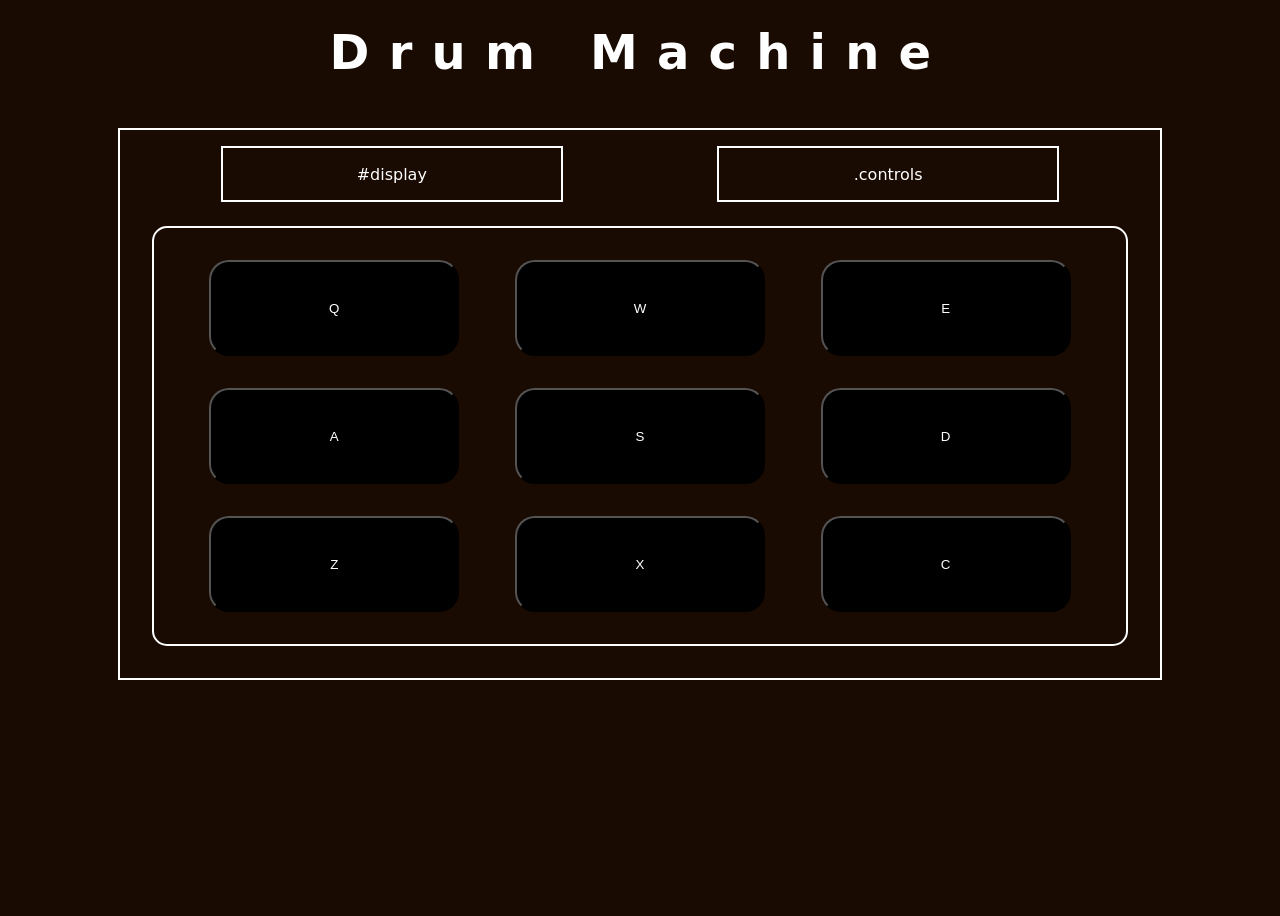
==== 17. Build a Drum Machine (Cert Project)/index.html @ 9d9c695e "html & css - initial skeleton and styling" ====
<!DOCTYPE html>
<html lang="en">
<head>
    <meta charset="UTF-8">
    <meta name="viewport" content="width=device-width, initial-scale=1.0">
    <title>Drum Machine</title>
    <link rel="stylesheet" href="styles.css"> 
</head>
<body>
    <div id="drum-machine">
        <h1>Drum Machine</h1>
        <div class="panel"> <!--MAIN DRUM BOARD-->
            <div class="top-row">
                <p id="display">#display</p> <!--WHERE THE NAME OF THE SOUND CLICKED APPEARS-->
                <div class="controls"> .controls</div><!-- THIS IS WHERE THE CONTROLS WILL GO AT THE END -->
            </div>
            <div id="pad-bank"> <!--ALL THE BUTTONS FOR THE DRUM SOUNDS-->
                <button class="drum-pad" id="Heater-1">Q
                    <audio class="clip" src="https://cdn.freecodecamp.org/curriculum/drum/Heater-1.mp3" id="Q"></audio>
                </button>
                <button class="drum-pad" id="Heater-2">W
                    <audio class="clip" src="https://cdn.freecodecamp.org/curriculum/drum/Heater-2.mp3" id="W"></audio>
                </button>
                <button class="drum-pad" id="Heater-3">E
                    <audio class="clip" src="https://cdn.freecodecamp.org/curriculum/drum/Heater-3.mp3" id="E"></audio>
                </button>
                <button class="drum-pad" id="Heater-4">A
                    <audio class="clip" src="https://cdn.freecodecamp.org/curriculum/drum/Heater-4_1.mp3" id="A"></audio>
                </button>
                <button class="drum-pad" id="Clap">S
                    <audio class="clip" src="https://cdn.freecodecamp.org/curriculum/drum/Heater-6.mp3" id="S"></audio>
                </button>
                <button class="drum-pad" id="Open-HH">D
                    <audio class="clip" src="https://cdn.freecodecamp.org/curriculum/drum/Dsc_Oh.mp3" id="D"></audio>
                </button>
                <button class="drum-pad" id="Kick-n-Hat">Z
                    <audio class="clip" src="https://cdn.freecodecamp.org/curriculum/drum/Kick_n_Hat.mp3" id="Z"></audio>
                </button>
                <button class="drum-pad" id="Kick">X
                    <audio class="clip" src="https://cdn.freecodecamp.org/curriculum/drum/RP4_KICK_1.mp3" id="X"></audio>
                </button>
                <button class="drum-pad" id="Closed-HH">C
                    <audio class="clip" src="https://cdn.freecodecamp.org/curriculum/drum/Cev_H2.mp3" id="C"></audio>
                </button>
            </div>
        </div>
    </div>
    <script src="script.js"></script>
</body>
</html>
---- 17. Build a Drum Machine (Cert Project)/styles.css ----
* {
    box-sizing: border-box;
   /* outline: 1px solid red; /*REMOVE THIS - OUTLINE GUIDANCE FOR STYLING*/
}

body {
    padding: 1rem;
    min-height: 100dvh;
    display: flex;
    justify-content: center;
    align-items: stretch;
    font-family: system-ui, sans-serif;
    background-color: rgb(25, 10, 2) ; /*try to make a wood texture somehow.. */
    color: white;
}

#drum-machine {
    width: 90%;
    max-width: 1200px;
    padding: 0 2rem;
    display: flex;
    flex-direction: column;
}

h1 {
    text-align: center;
    margin: 0 0 3rem;
    font-size: 3rem;
    letter-spacing: 0.4em;
}

.panel {
    width: 100%;
    padding: 1rem 2rem 2rem;
    border: 2px solid white;
}

.top-row {
    display: flex;
    justify-content:space-around;
    align-items: center;
    gap: 1rem;
    margin-bottom: 1.5rem;
}

#display {
    min-height: 3.5rem;
    min-width: 35%;
    padding: 0 1rem;
    margin: 0;
    display: flex;
    align-items: center;
    justify-content: center;
    border: 2px solid white;
}

.controls {
    min-height: 3.5rem;
    min-width: 35%;
    padding: 0 1rem;
    margin: 0;
    margin: 0;
    display: flex;
    align-items: center;
    justify-content: center;
    border: 2px solid white;
}

#pad-bank {
    width: 100%;
    display: grid;
    grid-template-columns: repeat(3, 250px);
    justify-content: space-evenly;
    gap: 2rem;
    padding: 2rem;
    border: 2px solid white;
    border-radius: 15px;
}

.drum-pad {
    height: 6rem;
    border-radius: 20px;
    background-color: black;
    color: white;
}
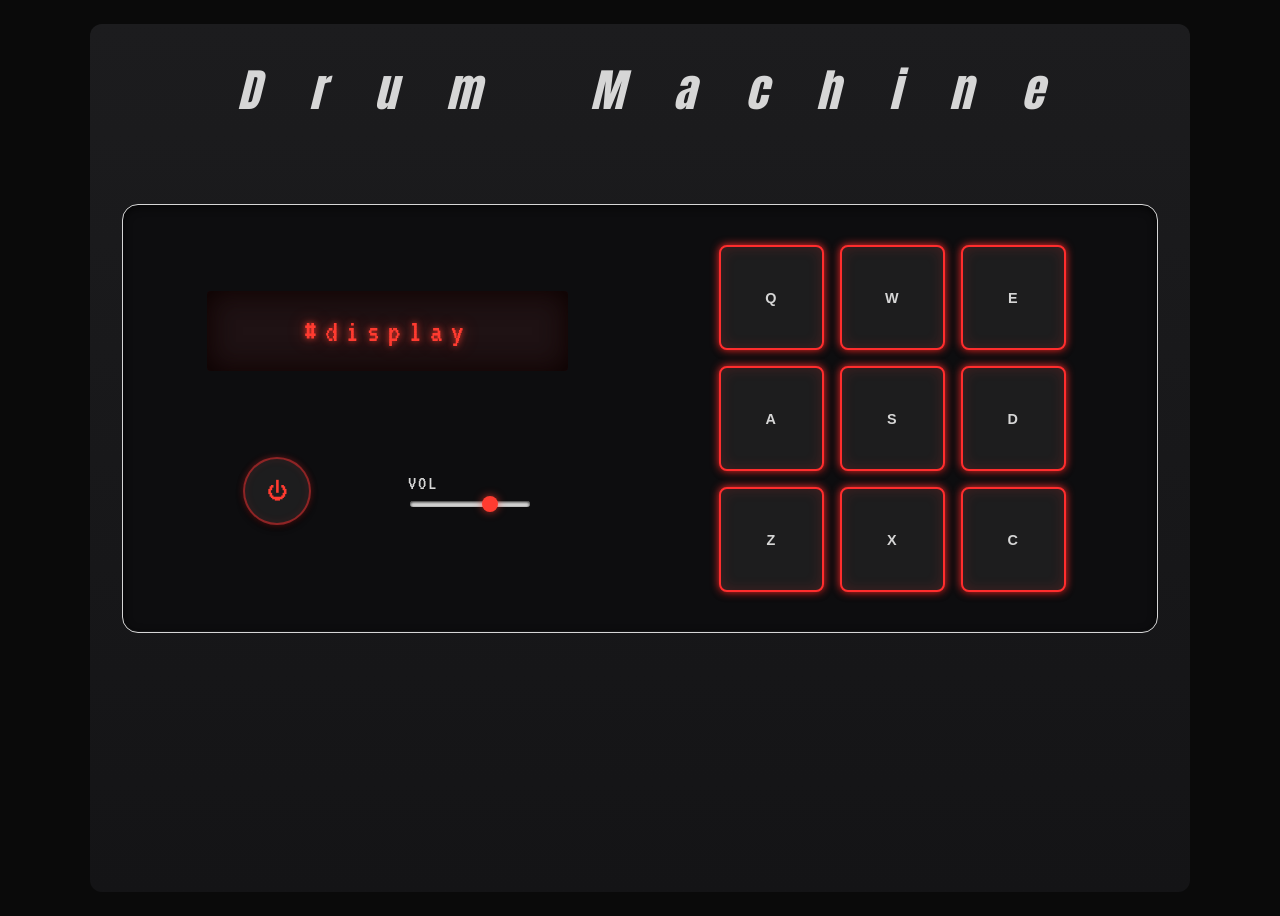
==== commit 201fbc35: "styling drum machine UI almost complete" ====
--- a/17. Build a Drum Machine (Cert Project)/index.html
+++ b/17. Build a Drum Machine (Cert Project)/index.html
@@ -4,15 +4,23 @@
     <meta charset="UTF-8">
     <meta name="viewport" content="width=device-width, initial-scale=1.0">
     <title>Drum Machine</title>
+    <link href="https://fonts.googleapis.com/css2?family=Anton&display=swap" rel="stylesheet">
+    <link href="https://fonts.googleapis.com/css2?family=VT323&display=swap" rel="stylesheet">
     <link rel="stylesheet" href="styles.css"> 
 </head>
 <body>
     <div id="drum-machine">
         <h1>Drum Machine</h1>
         <div class="panel"> <!--MAIN DRUM BOARD-->
-            <div class="top-row">
+            <div class="side-panel">
                 <p id="display">#display</p> <!--WHERE THE NAME OF THE SOUND CLICKED APPEARS-->
-                <div class="controls"> .controls</div><!-- THIS IS WHERE THE CONTROLS WILL GO AT THE END -->
+                <div class="controls">   <!-- THIS IS WHERE THE CONTROLS WILL GO AT THE END -->
+                    <button class="power" aria-label="Power">⏻</button>
+                    <div class="volume">
+                        <label for="volume">VOL</label>
+                        <input type="range" id="volume" min="0" max="100" value="70">
+                    </div>
+                </div>
             </div>
             <div id="pad-bank"> <!--ALL THE BUTTONS FOR THE DRUM SOUNDS-->
                 <button class="drum-pad" id="Heater-1">Q
--- a/17. Build a Drum Machine (Cert Project)/styles.css
+++ b/17. Build a Drum Machine (Cert Project)/styles.css
@@ -1,6 +1,16 @@
+:root {
+  --bg:        #0a0a0a;   /* page background — near black */
+  --chassis:   #1c1c1e;   /* machine body */
+  --chassis-2: #141416;   /* darker, for the body gradient */
+  --inset:     #0d0d0f;   /* recessed areas */
+  --pad-face:  #1d1d1e;   /* pad rubber face */
+  --text:      #d6d6d6;   /* labels */
+  --glow:      #ff2d2d;   /* the pad light */
+}
+
 * {
     box-sizing: border-box;
-   /* outline: 1px solid red; /*REMOVE THIS - OUTLINE GUIDANCE FOR STYLING*/
+    /*outline: 1px solid red; /*REMOVE THIS - OUTLINE GUIDANCE FOR STYLING*/
 }
 
 body {
@@ -10,76 +20,219 @@
     justify-content: center;
     align-items: stretch;
     font-family: system-ui, sans-serif;
-    background-color: rgb(25, 10, 2) ; /*try to make a wood texture somehow.. */
+    background-color: var(--bg) ; /*try to make a wood texture somehow.. */
     color: white;
 }
 
 #drum-machine {
     width: 90%;
-    max-width: 1200px;
-    padding: 0 2rem;
+    max-width: 1100px;
+    padding: 1rem 2rem;
     display: flex;
     flex-direction: column;
+    align-items: center;
+    background: linear-gradient(180deg, var(--chassis) 0%, var(--chassis-2) 100%);
+    border-radius: 12px;
 }
 
 h1 {
+    font-family: Impact, 'Anton', sans-serif;
+    font-style: italic;
+    font-weight: 400;
+    font-size: clamp(2rem, 5vw, 45px);
+    letter-spacing: 1.1em;
+    margin: 1rem 0 5rem;
+    margin-right: -1.1em;
+    color: #d6d6d6;
     text-align: center;
-    margin: 0 0 3rem;
-    font-size: 3rem;
-    letter-spacing: 0.4em;
 }
 
 .panel {
     width: 100%;
-    padding: 1rem 2rem 2rem;
-    border: 2px solid white;
-}
-
-.top-row {
-    display: flex;
-    justify-content:space-around;
-    align-items: center;
+    display: grid;
+    grid-template-columns: 1fr 1fr;
+    gap: 1.5rem;
+    align-items: stretch;
+    border: 1px solid var(--text);
+    border-radius: 16px;
+    background: var(--inset);
+    
+    box-shadow:
+    inset 0 2px 8px rgba(0, 0, 0, 0.7),
+    inset 0 -1px 0 rgba(255, 255, 255, 0.06);
+
+    padding: 1.5rem;
+}
+
+.side-panel {
+    display: flex;
+    flex-direction: column;
+    justify-content: center;
+    gap: 2rem;
+}
+
+#display {
+    min-height: 5rem;
+    min-width: 75%;
+    padding: 0 1rem;
+    margin: 0 auto 2rem;
+    display: flex;
+    align-items: center;
+    justify-content: center;
+
+    font-family: 'VT323', monospace;
+    font-size: 2rem;
+    letter-spacing: 0.50rem;
+    color: #ff3b30;
+
+    background: #1f1214;
+    border-radius: 4px;
+
+    text-shadow:
+      0 0 6px rgba(255, 59, 48, 0.9),
+      0 0 18px rgba(255, 59, 48, 0.45);
+    
+    box-shadow:
+      inset 0 0 30px rgba(0, 0, 0, 0.844),
+      inset 0 0 25px rgba(49, 10, 8, 0.728); 
+}
+
+.controls {
+    min-height: 7rem;
+    padding: 1rem;
+    margin: 0;
+    display: flex;
+    align-items: center;
+    justify-content: space-evenly;
     gap: 1rem;
-    margin-bottom: 1.5rem;
-}
-
-#display {
-    min-height: 3.5rem;
-    min-width: 35%;
-    padding: 0 1rem;
-    margin: 0;
-    display: flex;
-    align-items: center;
-    justify-content: center;
-    border: 2px solid white;
-}
-
-.controls {
-    min-height: 3.5rem;
-    min-width: 35%;
-    padding: 0 1rem;
-    margin: 0;
-    margin: 0;
-    display: flex;
-    align-items: center;
-    justify-content: center;
-    border: 2px solid white;
+}
+
+.power {
+    width: 68px;
+    height: 68px;
+    border-radius: 50%;
+    border: 2px solid rgba(255, 45, 45, 0.5);
+    background: var(--pad-face);
+    color: #ff3b30;
+    font-size: 1.3rem;
+    cursor: pointer;
+    display: flex;
+    align-items: center;
+    justify-content: center;
+    box-shadow:
+    0 0 6px rgba(255, 45, 45, 0.35),
+    inset 0 0 8px rgba(255, 45, 45, 0.1),
+    0 3px 6px rgba(0, 0, 0, 0.8);
+    transition: all 0.15s;
+}
+
+.volume {
+  display: flex;
+  flex-direction: column;
+  gap: 0.4rem;
+}
+
+.volume label {
+  font-family: 'VT323', monospace;
+  font-size: 1.3rem;
+  color: var(--text);
+  letter-spacing: 0.1em;
+}
+
+input[type="range"] {
+  -webkit-appearance: none;        /* strip the browser's default slider */
+  appearance: none;
+  background: transparent;
+  width: 120px;
+  cursor: pointer;
+}
+
+/* the groove — Chrome/Safari/Edge */
+input[type="range"]::-webkit-slider-runnable-track {
+  height: 6px;
+  border-radius: 3px;
+  background: var(--text);
+  box-shadow: inset 0 1px 3px rgba(0, 0, 0, 0.9);   /* recessed */
+}
+
+/* the handle — Chrome/Safari/Edge */
+input[type="range"]::-webkit-slider-thumb {
+  -webkit-appearance: none;
+  width: 16px;
+  height: 16px;
+  border-radius: 50%;
+  background: #ff3b30;
+  margin-top: -5px;                 /* centres it on the 6px track */
+  box-shadow: 0 0 8px rgba(255, 59, 48, 0.7);
+}
+
+/* Firefox needs its own, identical */
+input[type="range"]::-moz-range-track {
+  height: 6px;
+  border-radius: 3px;
+  background: var(--text);
+}
+
+input[type="range"]::-moz-range-thumb {
+  width: 16px;
+  height: 16px;
+  border: none;
+  border-radius: 50%;
+  background: #ff3b30;
+  box-shadow: 0 0 8px rgba(255, 59, 48, 0.7);
 }
 
 #pad-bank {
     width: 100%;
     display: grid;
-    grid-template-columns: repeat(3, 250px);
-    justify-content: space-evenly;
-    gap: 2rem;
-    padding: 2rem;
-    border: 2px solid white;
+    grid-template-columns: repeat(3, 105px);
+    justify-content: center;
+    gap: 1rem;
+    padding: 1rem;
     border-radius: 15px;
 }
 
 .drum-pad {
-    height: 6rem;
-    border-radius: 20px;
-    background-color: black;
-    color: white;
-}+    aspect-ratio: 1;
+    border-radius: 8px;
+    border: 2px solid var(--glow);
+    background: var(--pad-face);
+    color: var(--text);
+    font-size: 0.9rem;
+    font-weight: 600;
+    letter-spacing: 0.1em;
+    box-shadow:
+      0 0 8px var(--glow),
+      inset 0 0 14px rgba(255, 45, 45, 0.18),
+      0 3px 6px rgba(0, 0, 0, 0.8); 
+    cursor: pointer;
+    transition: transform 0.06s, box-shadow 0.06s;
+}
+
+
+
+/*ANIMATIONS*/
+
+@keyframes pulse {
+  0%   { box-shadow: 0 0 12px var(--glow), inset 0 0 14px rgba(255,45,45,0.18); }
+  40%  { box-shadow: 0 0 40px var(--glow), inset 0 0 34px rgba(255,45,45,0.55); }
+  100% { box-shadow: 0 0 12px var(--glow), inset 0 0 14px rgba(255,45,45,0.18); }
+}
+
+@keyframes pulse-small {
+  0%   { box-shadow: 0 0 6px rgba(255,45,45,0.35), 0 3px 6px rgba(0,0,0,0.8); }
+  40%  { box-shadow: 0 0 14px var(--glow),         0 3px 6px rgba(0,0,0,0.8); }
+  100% { box-shadow: 0 0 6px rgba(255,45,45,0.35), 0 3px 6px rgba(0,0,0,0.8); }
+}
+
+.drum-pad.active {
+  animation: pulse 0.35s ease-out;
+  transform: translateY(2px);
+}
+
+.power.active {
+  animation: pulse-small 0.35s ease-out;
+  transform: translateY(2px);
+}
+
+
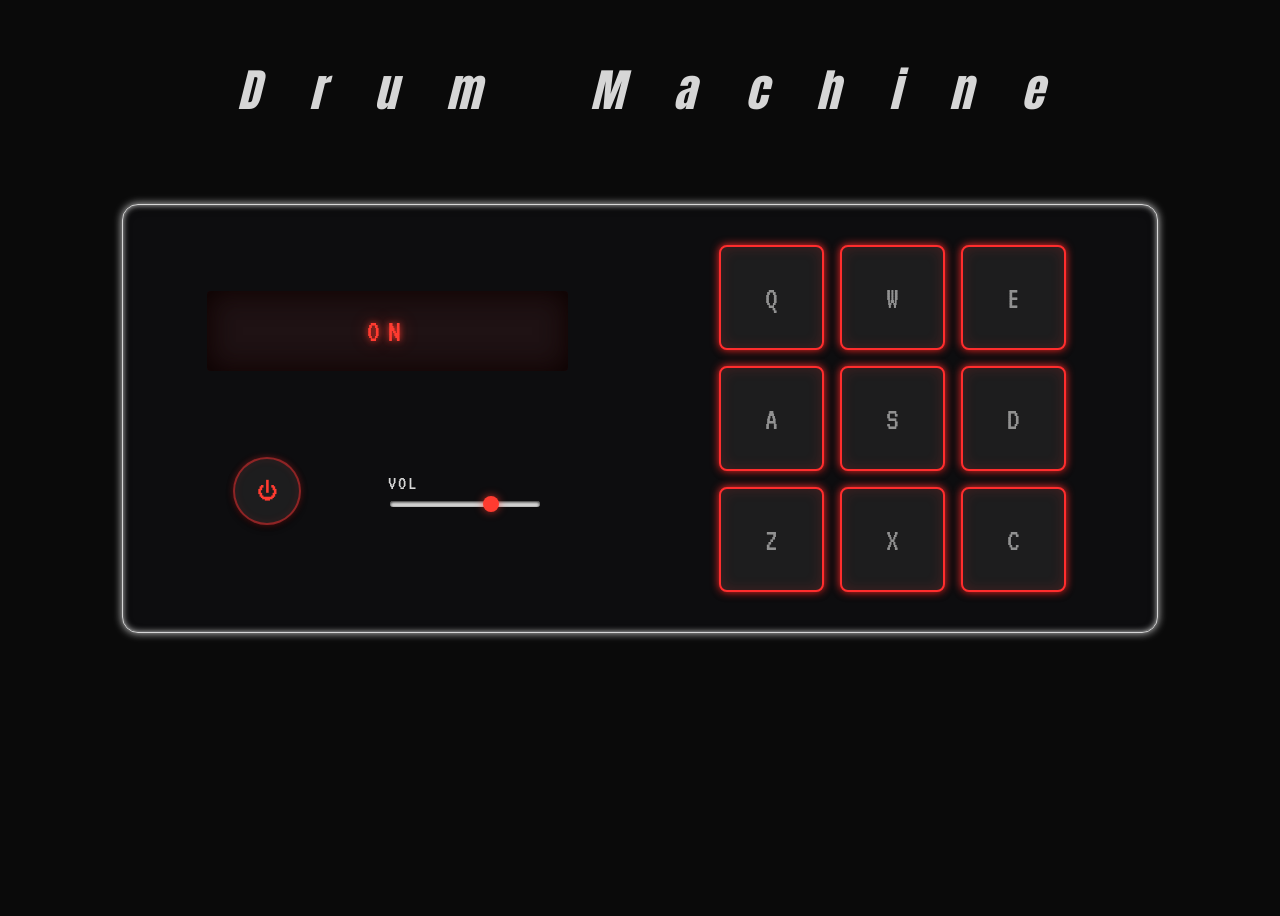
==== commit 67d0d5de: "feat: add power button with dimmed off-state and input guards Power toggles an off class; CSS descen" ====
--- a/17. Build a Drum Machine (Cert Project)/index.html
+++ b/17. Build a Drum Machine (Cert Project)/index.html
@@ -13,7 +13,7 @@
         <h1>Drum Machine</h1>
         <div class="panel"> <!--MAIN DRUM BOARD-->
             <div class="side-panel">
-                <p id="display">#display</p> <!--WHERE THE NAME OF THE SOUND CLICKED APPEARS-->
+                <p id="display"></p> <!--WHERE THE NAME OF THE SOUND CLICKED APPEARS-->
                 <div class="controls">   <!-- THIS IS WHERE THE CONTROLS WILL GO AT THE END -->
                     <button class="power" aria-label="Power">⏻</button>
                     <div class="volume">
--- a/17. Build a Drum Machine (Cert Project)/styles.css
+++ b/17. Build a Drum Machine (Cert Project)/styles.css
@@ -31,7 +31,6 @@
     display: flex;
     flex-direction: column;
     align-items: center;
-    background: linear-gradient(180deg, var(--chassis) 0%, var(--chassis-2) 100%);
     border-radius: 12px;
 }
 
@@ -58,10 +57,13 @@
     background: var(--inset);
     
     box-shadow:
+    0 0 8px rgba(255, 255, 255, 0.799),
+    inset 0 0 6px rgba(255, 255, 255, 0.799),
     inset 0 2px 8px rgba(0, 0, 0, 0.7),
     inset 0 -1px 0 rgba(255, 255, 255, 0.06);
 
     padding: 1.5rem;
+    transition: 1s;
 }
 
 .side-panel {
@@ -95,6 +97,8 @@
     box-shadow:
       inset 0 0 30px rgba(0, 0, 0, 0.844),
       inset 0 0 25px rgba(49, 10, 8, 0.728); 
+
+    transition: 1s;
 }
 
 .controls {
@@ -130,6 +134,7 @@
   display: flex;
   flex-direction: column;
   gap: 0.4rem;
+  transition: 1s;
 }
 
 .volume label {
@@ -140,14 +145,14 @@
 }
 
 input[type="range"] {
-  -webkit-appearance: none;        /* strip the browser's default slider */
+  -webkit-appearance: none;        /* cancel the browser's default slider */
   appearance: none;
   background: transparent;
-  width: 120px;
+  width: 150px;
   cursor: pointer;
 }
 
-/* the groove — Chrome/Safari/Edge */
+/* Chrome/Safari/Edge - slider */
 input[type="range"]::-webkit-slider-runnable-track {
   height: 6px;
   border-radius: 3px;
@@ -155,7 +160,7 @@
   box-shadow: inset 0 1px 3px rgba(0, 0, 0, 0.9);   /* recessed */
 }
 
-/* the handle — Chrome/Safari/Edge */
+/* Chrome/Safari/Edge - knob */
 input[type="range"]::-webkit-slider-thumb {
   -webkit-appearance: none;
   width: 16px;
@@ -166,13 +171,14 @@
   box-shadow: 0 0 8px rgba(255, 59, 48, 0.7);
 }
 
-/* Firefox needs its own, identical */
+/* Firefox - slider */
 input[type="range"]::-moz-range-track {
   height: 6px;
   border-radius: 3px;
-  background: var(--text);
-}
-
+  background: rgba(255, 255, 255, 0.666);
+}
+
+/* Firefox - knob */
 input[type="range"]::-moz-range-thumb {
   width: 16px;
   height: 16px;
@@ -197,26 +203,70 @@
     border-radius: 8px;
     border: 2px solid var(--glow);
     background: var(--pad-face);
-    color: var(--text);
-    font-size: 0.9rem;
-    font-weight: 600;
-    letter-spacing: 0.1em;
+    color: rgba(255, 255, 255, 0.512);
+    font-family: 'VT323', monospace;
+    font-size: 2rem;
+    font-weight: 400;
+    letter-spacing: normal;
     box-shadow:
       0 0 8px var(--glow),
       inset 0 0 14px rgba(255, 45, 45, 0.18),
       0 3px 6px rgba(0, 0, 0, 0.8); 
     cursor: pointer;
-    transition: transform 0.06s, box-shadow 0.06s;
-}
-
-
+    transition: transform 0.06s, border-color 1s, color 1s;
+}
+
+/* classList.toggle("off") */
+
+#drum-machine.off .drum-pad {
+  box-shadow: 0 3px 6px rgba(0, 0, 0, 0.8);
+  border-color: #3a2020;
+  color: rgba(255, 255, 255, 0.071);
+  cursor: not-allowed;
+}
+
+#drum-machine.off #display,
+#drum-machine.off .volume {
+  opacity: 0.25;
+  cursor: default;
+}
+
+#drum-machine.off input[type="range"] {
+  cursor: not-allowed;
+}
+
+#drum-machine.off .panel {
+  border-color: #2a2a2c;
+  box-shadow: none;
+}
 
 /*ANIMATIONS*/
 
 @keyframes pulse {
-  0%   { box-shadow: 0 0 12px var(--glow), inset 0 0 14px rgba(255,45,45,0.18); }
-  40%  { box-shadow: 0 0 40px var(--glow), inset 0 0 34px rgba(255,45,45,0.55); }
-  100% { box-shadow: 0 0 12px var(--glow), inset 0 0 14px rgba(255,45,45,0.18); }
+  0% {
+    box-shadow:
+      0 0 8px var(--glow),
+      inset 0 0 14px rgba(255,45,45,0.18),
+      0 3px 6px rgba(0,0,0,0.8);
+    color: #fff;
+    transform: translateY(2px);
+  }
+  40% {
+    box-shadow:
+      0 0 20px var(--glow),
+      inset 0 0 24px rgba(255,45,45,0.55),
+      0 3px 6px rgba(0,0,0,0.8);
+    color: #fff;
+    transform: translateY(2px);
+  }
+  100% {
+    box-shadow:
+      0 0 8px var(--glow),
+      inset 0 0 14px rgba(255,45,45,0.18),
+      0 3px 6px rgba(0,0,0,0.8);
+    color: rgba(255,255,255,0.512);
+    transform: translateY(0);
+  }
 }
 
 @keyframes pulse-small {
@@ -227,12 +277,11 @@
 
 .drum-pad.active {
   animation: pulse 0.35s ease-out;
-  transform: translateY(2px);
 }
 
 .power.active {
-  animation: pulse-small 0.35s ease-out;
-  transform: translateY(2px);
-}
-
-
+  animation: pulse-small 0.20s ease-in;
+  background: #1e1e2079;
+}
+
+
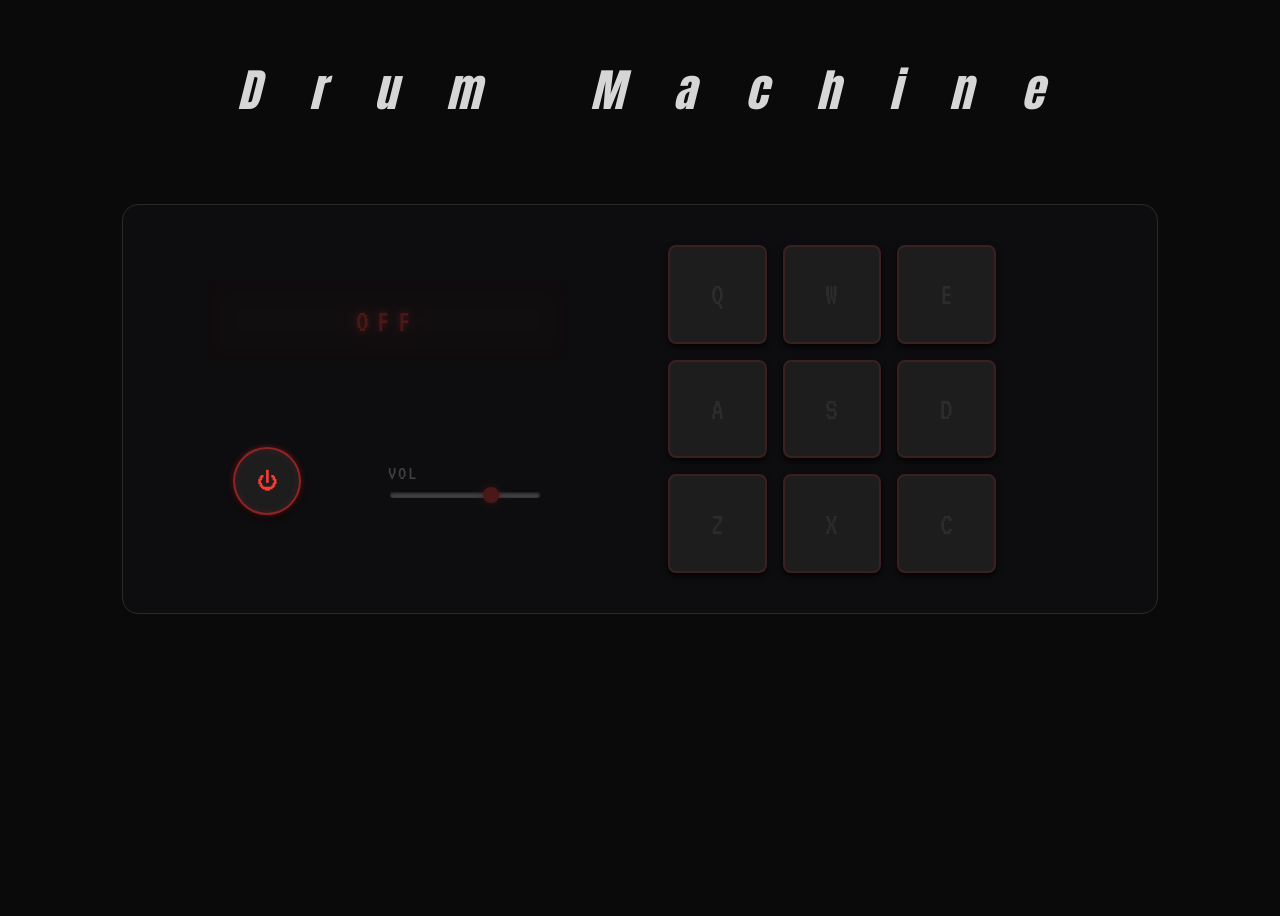
==== commit bd34521b: "feat: make layout responsive with breakpoints at 900px and 500px Panel stacks to a single column bel" ====
--- a/17. Build a Drum Machine (Cert Project)/index.html
+++ b/17. Build a Drum Machine (Cert Project)/index.html
@@ -11,10 +11,11 @@
 <body>
     <div id="drum-machine">
         <h1>Drum Machine</h1>
-        <div class="panel"> <!--MAIN DRUM BOARD-->
+        <!--MAIN DRUM BOARD-->
+        <div class="panel"> 
             <div class="side-panel">
                 <p id="display"></p> <!--WHERE THE NAME OF THE SOUND CLICKED APPEARS-->
-                <div class="controls">   <!-- THIS IS WHERE THE CONTROLS WILL GO AT THE END -->
+                <div class="controls"> 
                     <button class="power" aria-label="Power">⏻</button>
                     <div class="volume">
                         <label for="volume">VOL</label>
@@ -22,7 +23,8 @@
                     </div>
                 </div>
             </div>
-            <div id="pad-bank"> <!--ALL THE BUTTONS FOR THE DRUM SOUNDS-->
+            <!--BUTTON PADS FOR THE DRUM SOUNDS-->
+            <div id="pad-bank">
                 <button class="drum-pad" id="Heater-1">Q
                     <audio class="clip" src="https://cdn.freecodecamp.org/curriculum/drum/Heater-1.mp3" id="Q"></audio>
                 </button>
--- a/17. Build a Drum Machine (Cert Project)/styles.css
+++ b/17. Build a Drum Machine (Cert Project)/styles.css
@@ -1,16 +1,15 @@
 :root {
-  --bg:        #0a0a0a;   /* page background — near black */
-  --chassis:   #1c1c1e;   /* machine body */
-  --chassis-2: #141416;   /* darker, for the body gradient */
-  --inset:     #0d0d0f;   /* recessed areas */
-  --pad-face:  #1d1d1e;   /* pad rubber face */
-  --text:      #d6d6d6;   /* labels */
-  --glow:      #ff2d2d;   /* the pad light */
+  --bg:        #0a0a0a;
+  --chassis:   #1c1c1e;
+  --chassis-2: #141416;
+  --inset:     #0d0d0f;
+  --pad-face:  #1d1d1e;
+  --text:      #d6d6d6;
+  --glow:      #ff2d2d;
 }
 
 * {
     box-sizing: border-box;
-    /*outline: 1px solid red; /*REMOVE THIS - OUTLINE GUIDANCE FOR STYLING*/
 }
 
 body {
@@ -20,7 +19,7 @@
     justify-content: center;
     align-items: stretch;
     font-family: system-ui, sans-serif;
-    background-color: var(--bg) ; /*try to make a wood texture somehow.. */
+    background-color: var(--bg) ;
     color: white;
 }
 
@@ -190,8 +189,9 @@
 
 #pad-bank {
     width: 100%;
+    max-width: 360px;
     display: grid;
-    grid-template-columns: repeat(3, 105px);
+    grid-template-columns: repeat(3, minmax(0, 1fr));
     justify-content: center;
     gap: 1rem;
     padding: 1rem;
@@ -285,3 +285,54 @@
 }
 
 
+/* RESPONSIVENESS */
+
+
+@media (max-width: 900px) {
+  h1 {
+    font-size: 2.7rem;
+    letter-spacing: 0.3em;
+    margin: 2.5rem 0 3rem;
+    margin-right: -0.3em; /*letter spacing dif*/
+  }
+  
+  #drum-machine {
+    padding: 0;
+    max-width: 550px;
+  }
+
+  .panel {
+    grid-template-columns: 1fr;
+    padding: 20px;
+    display: flex;
+    flex-direction: column;
+    align-items: center;
+  }
+
+  input[type="range"] {
+  width: 100%;
+  max-width: 150px;
+}
+
+.side-panel, #pad-bank {
+  min-width: 0;
+}
+
+.side-panel {
+  width: 100%;
+}
+
+#display {
+  margin-bottom: 0;
+  margin-top: 1rem;
+}
+}
+
+@media (max-width: 500px) {
+  h1 {
+    font-size: 2rem;
+    letter-spacing: 0.3em;
+    margin: 3.5rem 0 3rem;
+    margin-right: -0.3em; /*letter spacing dif*/
+  }
+}
